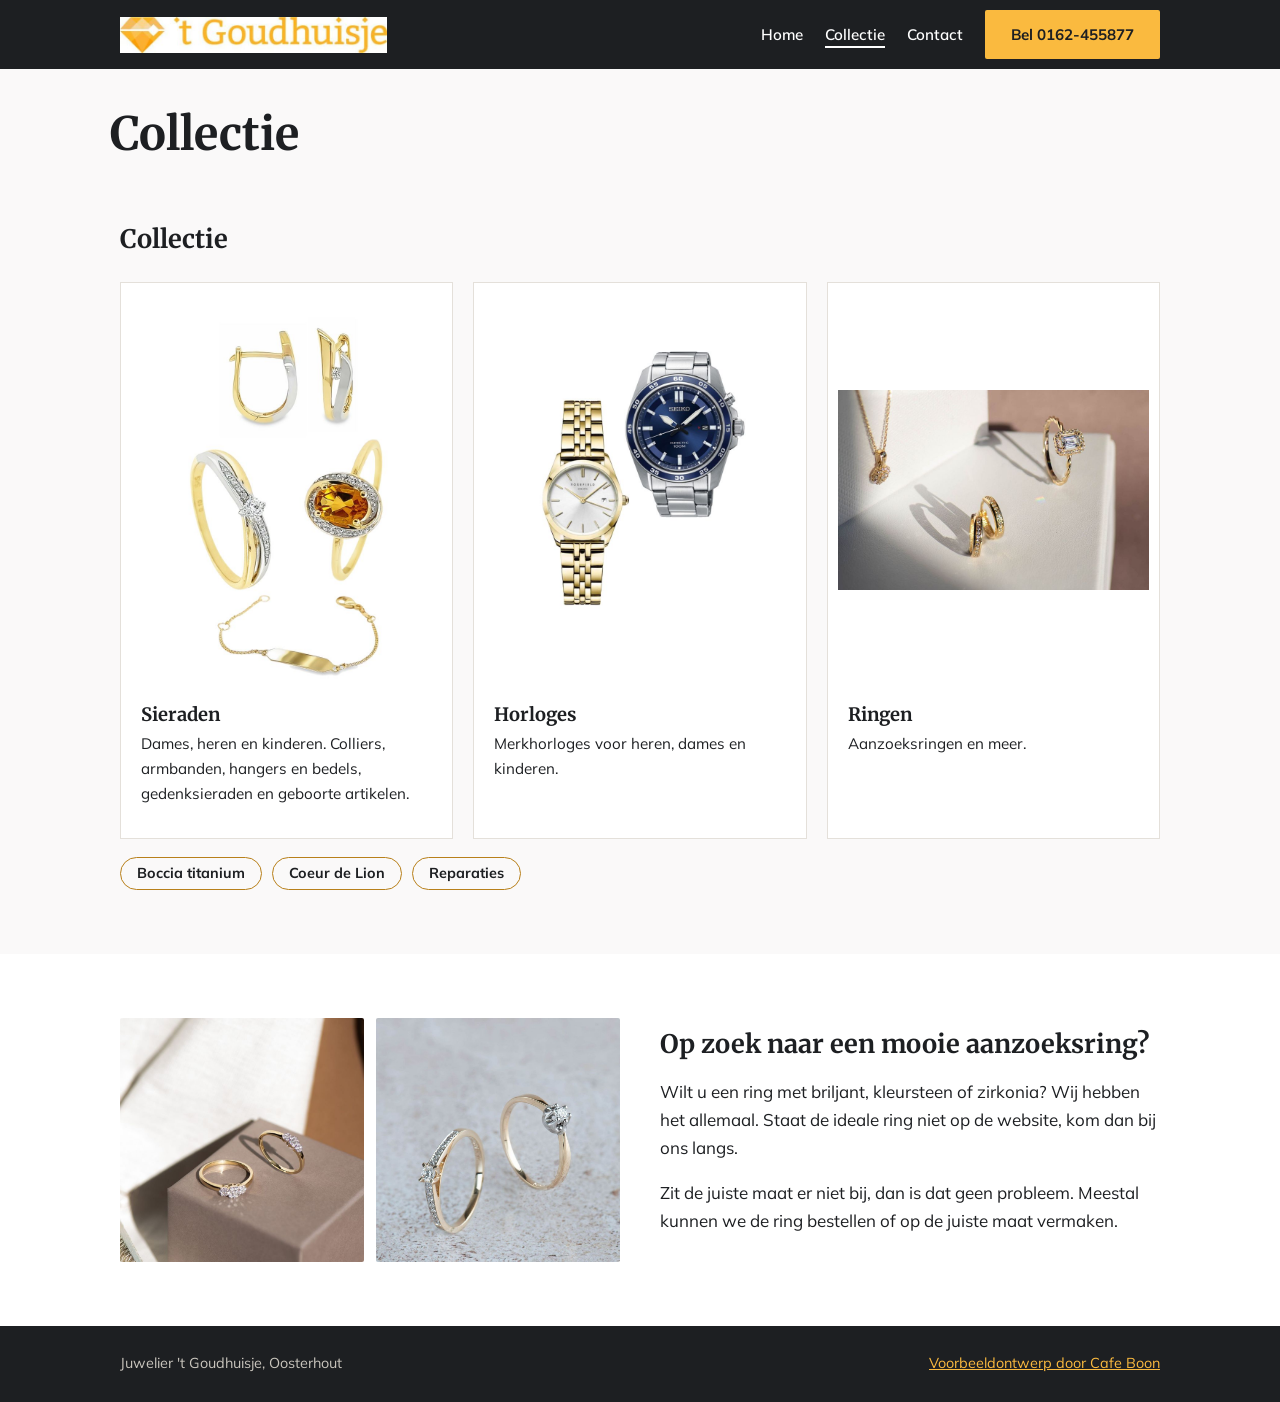
==== aanbod.html @ d0cea7f6 "Website opgedeeld in meerdere pagina's" ====
<!doctype html>
<html lang="nl">
<head>
<meta charset="utf-8">
<meta name="viewport" content="width=device-width,initial-scale=1">
<title>Collectie | Juwelier 't Goudhuisje Oosterhout</title>
<meta name="description" content="Juwelier 't Goudhuisje in Oosterhout, Arendshof 49. Gouden en zilveren sieraden, merkhorloges, aanzoeksringen en reparaties. Wat online staat, is op voorraad.">
<meta name="robots" content="noindex">
<link rel="icon" type="image/png" href="images/favicon.png">
<meta property="og:title" content="Juwelier 't Goudhuisje Oosterhout">
<meta property="og:description" content="Gouden en zilveren sieraden, merkhorloges en reparaties in Oosterhout.">
<meta property="og:image" content="https://goudhuisje.cafeboon.com/images/og.jpg">
<meta property="og:type" content="website">
<link rel="preconnect" href="https://fonts.googleapis.com">
<link rel="preconnect" href="https://fonts.gstatic.com" crossorigin>
<link href="https://fonts.googleapis.com/css2?family=Merriweather:wght@700&family=Mulish:wght@400;600;700;800&display=swap" rel="stylesheet">
<link rel="stylesheet" href="style.css">
</head>
<body>
<header><div class="wrap">
<a href="index.html"><img alt="Juwelier 't Goudhuisje" src="images/logo.jpg"/></a>
<nav><a href="index.html">Home</a><a aria-current="page" href="aanbod.html">Collectie</a><a href="contact.html">Contact</a><a class="btn" href="tel:0162455877">Bel 0162-455877</a></nav>
</div></header>
<div aria-label="Pagina's" class="sn-bar" role="navigation"><a class="sn-link" href="index.html">Home</a><a aria-current="page" class="sn-link" href="aanbod.html">Collectie</a><a class="sn-link" href="contact.html">Contact</a></div>
<main id="top">
<div class="sn-head"><h1>Collectie</h1></div>
<section id="collectie"><div class="wrap">
<h2>Collectie</h2>
<div class="cols">
<div class="col"><img alt="Gouden sieraden" loading="lazy" src="images/sieraden.jpg"/><div><h3>Sieraden</h3><p>Dames, heren en kinderen. Colliers, armbanden, hangers en bedels, gedenksieraden en geboorte artikelen.</p></div></div>
<div class="col"><img alt="Horloges" loading="lazy" src="images/horloges.jpg"/><div><h3>Horloges</h3><p>Merkhorloges voor heren, dames en kinderen.</p></div></div>
<div class="col"><img alt="Trouwringen" loading="lazy" src="images/ringen.jpg"/><div><h3>Ringen</h3><p>Aanzoeksringen en meer.</p></div></div>
</div>
<ul class="tags"><li>Boccia titanium</li><li>Coeur de Lion</li><li>Reparaties</li></ul>
</div></section>
<section class="ring" id="aanzoek"><div class="wrap">
<div class="imgs"><img alt="Aanzoeksringen in een doosje" loading="lazy" src="images/aanzoek.jpg"/><img alt="Ringen met briljant" loading="lazy" src="images/ring2.jpg"/></div>
<div>
<h2>Op zoek naar een mooie aanzoeksring?</h2>
<p>Wilt u een ring met briljant, kleursteen of zirkonia? Wij hebben het allemaal. Staat de ideale ring niet op de website, kom dan bij ons langs.</p>
<p>Zit de juiste maat er niet bij, dan is dat geen probleem. Meestal kunnen we de ring bestellen of op de juiste maat vermaken.</p>
</div>
</div></section>
</main>
<footer><div class="wrap"><span>Juwelier 't Goudhuisje, Oosterhout</span><a href="https://cafeboon.com">Voorbeeldontwerp door Cafe Boon</a></div></footer>
<script>try{(function(){
var h={1:[13,17.5],2:[10,17.5],3:[10,17.5],4:[10,17.5],5:[10,18],6:[10,17],0:null};
var n=new Date(),d=n.getDay(),t=n.getHours()+n.getMinutes()/60;
var r=document.querySelector('tr[data-d="'+d+'"]');if(r)r.className='today';
var s=document.getElementById('status'),x=h[d];
if(x&&t>=x[0]&&t<x[1]){s.className='status open';s.textContent='Nu geopend'}
else{s.className='status closed';s.textContent='Nu gesloten'}
})();}catch(e){}</script>
</body></html>
---- style.css ----
:root{--gold:#faba3f;--golddark:#b8801a;--ink:#1d1f22;--paper:#faf9f9;--line:#e4e0da}
*{box-sizing:border-box}
html{scroll-behavior:smooth}
body{margin:0;font-family:'Mulish',sans-serif;color:var(--ink);background:var(--paper);line-height:1.65;font-size:17px}
img{max-width:100%;display:block}
a{color:var(--golddark)}
h1,h2,h3{font-family:'Merriweather',serif;font-weight:700;line-height:1.25;margin:0 0 .6em}
.wrap{max-width:1080px;margin:0 auto;padding:0 20px}
header{background:var(--ink);position:sticky;top:0;z-index:10}
header .wrap{display:flex;align-items:center;justify-content:space-between;gap:12px;padding-top:10px;padding-bottom:10px}
header img{height:36px;width:auto}
nav{display:flex;gap:22px;align-items:center}
nav a{color:#fff;text-decoration:none;font-weight:600;font-size:.95rem}
.btn{display:inline-block;background:var(--gold);color:var(--ink)!important;padding:12px 26px;text-decoration:none;font-weight:700;border-radius:2px}
.btn.alt{background:transparent;color:#fff!important;border:2px solid var(--gold)}
.hero{position:relative;color:#fff;background:#2a1a0e}
.hero img.bg{position:absolute;inset:0;width:100%;height:100%;object-fit:cover;opacity:.45}
.hero .wrap{position:relative;padding-top:110px;padding-bottom:110px}
.hero h1{font-size:clamp(1.9rem,5vw,3.1rem);max-width:15em}
.hero p{max-width:34em;font-size:1.1rem}
.acts{display:flex;gap:12px;flex-wrap:wrap;margin-top:24px}
.bar{background:var(--gold);color:var(--ink);font-weight:700;text-align:center;padding:10px 20px}
section{padding:64px 0}
.cols{display:grid;grid-template-columns:repeat(3,1fr);gap:20px;margin-top:26px}
.col{background:#fff;border:1px solid var(--line)}
.col img{width:100%;aspect-ratio:4/5;object-fit:contain;background:#fff;padding:10px}
.col div{padding:6px 20px 22px}
.col h3{font-size:1.15rem;margin-bottom:.3em}
.col p{margin:0 0 .6em;font-size:.95rem}
.ring{background:#fff}
.ring .wrap{display:grid;grid-template-columns:1fr 1fr;gap:40px;align-items:center}
.ring img{width:100%;border-radius:2px}
.imgs{display:grid;grid-template-columns:1fr 1fr;gap:12px}
.imgs img{aspect-ratio:1/1;object-fit:cover}
.tags{display:flex;flex-wrap:wrap;gap:10px;padding:0;list-style:none;margin:18px 0 0}
.tags li{border:1px solid var(--golddark);padding:4px 16px;border-radius:99px;font-weight:700;font-size:.9rem}
.visit .wrap{display:grid;grid-template-columns:1fr 1fr;gap:40px}
table{border-collapse:collapse;width:100%;max-width:400px}
td{padding:9px 0;border-bottom:1px solid var(--line)}
td:last-child{text-align:right;font-weight:700}
tr.today td{color:var(--golddark);font-weight:800}
.status{display:inline-block;margin:0 0 14px;padding:5px 14px;border-radius:99px;font-weight:700;font-size:.9rem}
.status.open{background:#dff3e3;color:#17652b}
.status.closed{background:#f6e1e1;color:#8a2020}
.big{font-family:'Merriweather',serif;font-size:1.5rem;font-weight:700;text-decoration:none;color:var(--ink)}
footer{background:var(--ink);color:#c9c5bd;padding:26px 0;font-size:.9rem}
footer a{color:var(--gold)}
footer .wrap{display:flex;justify-content:space-between;flex-wrap:wrap;gap:8px}
@media(max-width:820px){
.cols,.ring .wrap,.visit .wrap{grid-template-columns:1fr}
nav a:not(.btn){display:none}
.hero .wrap{padding-top:64px;padding-bottom:64px}
section{padding:42px 0}
}
@media(max-width:520px){header .btn{padding:9px 14px;white-space:nowrap;font-size:14px}}
/* sitenav:start */
.sn-bar{display:none;gap:6px;overflow-x:auto;white-space:nowrap;-webkit-overflow-scrolling:touch;padding:8px 12px;background:inherit;color:inherit;font:inherit;line-height:1.2;border-bottom:1px solid rgba(128,128,128,.35);box-sizing:border-box;max-width:100%}
.sn-bar a.sn-link{flex:0 0 auto;padding:9px 15px;border-radius:999px;color:inherit;text-decoration:none;font-size:15px;font-weight:600;letter-spacing:0;text-transform:none;margin:0}
.sn-bar a.sn-link[aria-current="page"]{background:rgba(128,128,128,.2);box-shadow:inset 0 -2px 0 currentColor}
@media(max-width:820px){.sn-bar{display:flex}}
nav a[aria-current="page"]:not(.cta):not(.btn):not(.call){text-decoration:underline;text-underline-offset:6px;text-decoration-thickness:2px}
.sn-head{max-width:1100px;margin:0 auto;padding:40px 20px 0;box-sizing:border-box}
.sn-head h1{margin:0;color:inherit;font-size:clamp(30px,5vw,46px);line-height:1.1}
.sn-cards{max-width:1100px;margin:0 auto;padding:40px 20px;display:grid;grid-template-columns:repeat(auto-fit,minmax(230px,1fr));gap:16px;box-sizing:border-box}
.sn-card{display:block;padding:20px 22px;border:1px solid rgba(128,128,128,.45);border-radius:10px;background:rgba(128,128,128,.07);color:inherit;text-decoration:none;min-width:0}
.sn-card strong{display:block;font-size:1.25em;margin:0 0 6px;color:inherit}
.sn-card span{display:block;opacity:.8;font-size:.95em;line-height:1.4}
.sn-card:hover,.sn-card:focus-visible{border-color:currentColor}
/* sitenav:end */
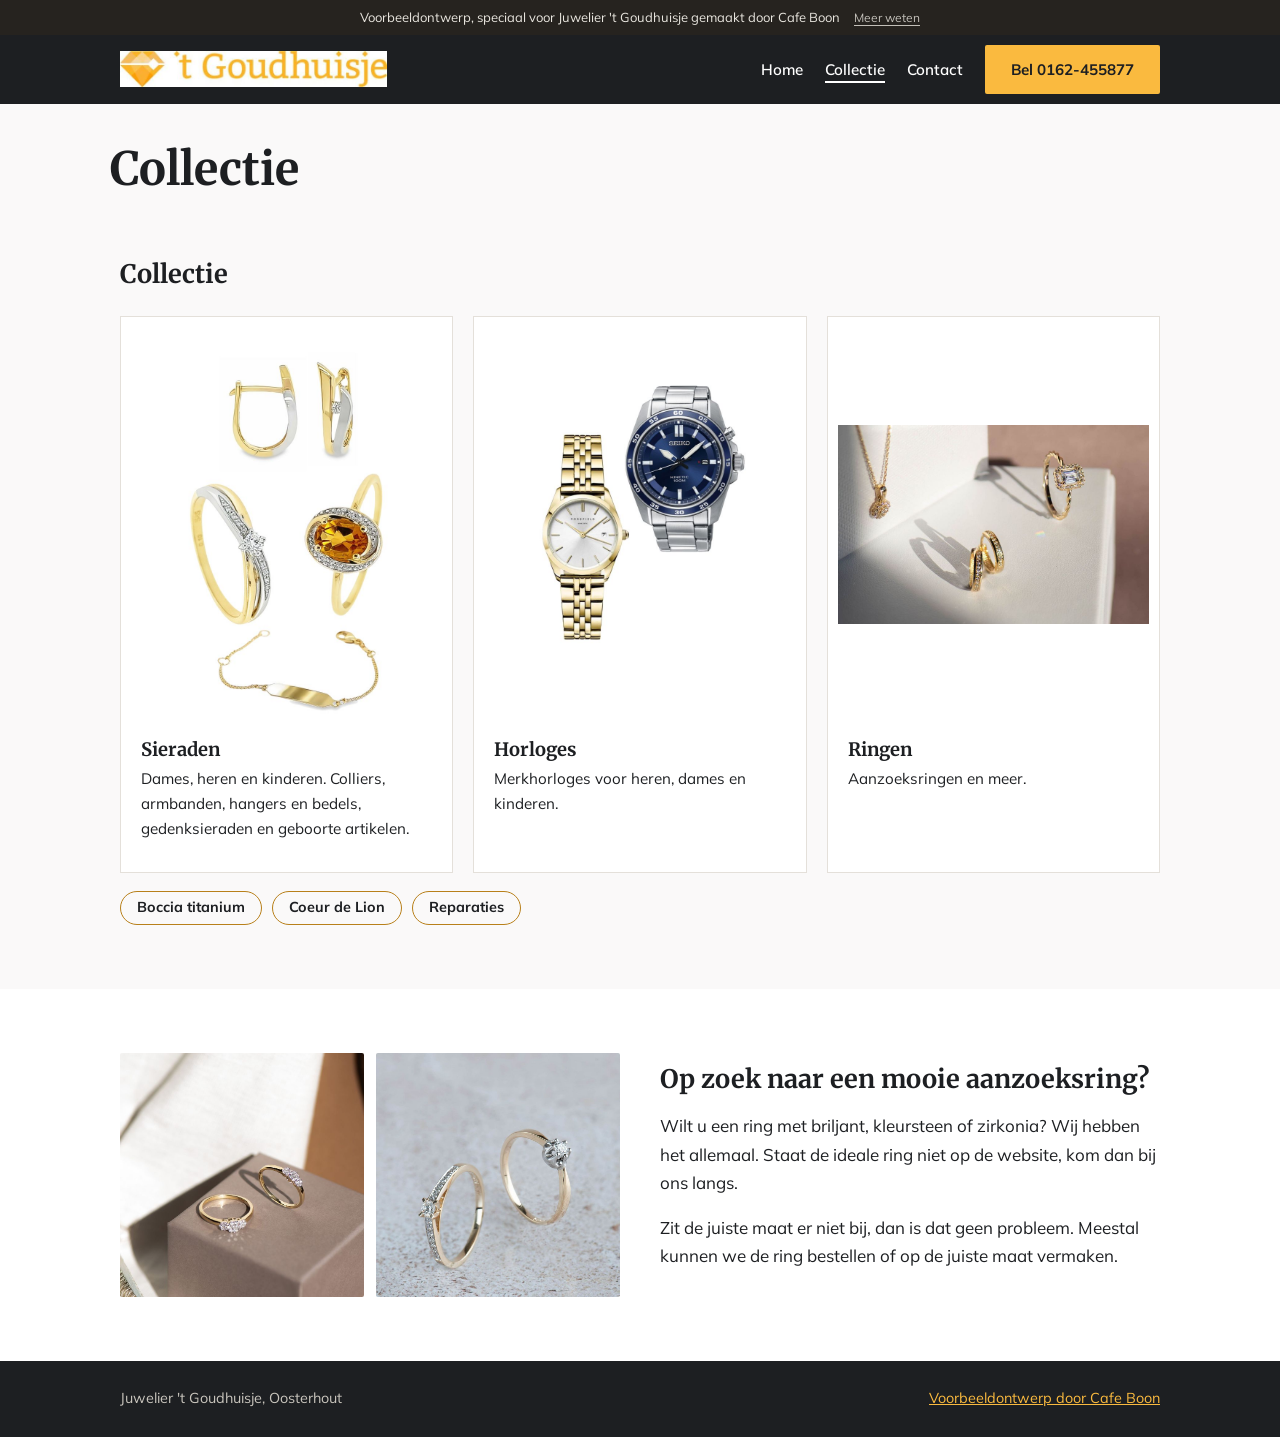
==== commit 4f844e7b: "Werkende formulieren voor afspraken en aanvragen" ====
--- a/aanbod.html
+++ b/aanbod.html
@@ -17,6 +17,7 @@
 <link rel="stylesheet" href="style.css">
 </head>
 <body>
+<div class="vb-banner" role="note"><span>Voorbeeldontwerp, speciaal voor Juwelier 't Goudhuisje gemaakt door Cafe Boon</span><a href="https://cafeboon.com">Meer weten</a></div>
 <header><div class="wrap">
 <a href="index.html"><img alt="Juwelier 't Goudhuisje" src="images/logo.jpg"/></a>
 <nav><a href="index.html">Home</a><a aria-current="page" href="aanbod.html">Collectie</a><a href="contact.html">Contact</a><a class="btn" href="tel:0162455877">Bel 0162-455877</a></nav>
--- a/style.css
+++ b/style.css
@@ -67,3 +67,31 @@
 .sn-card span{display:block;opacity:.8;font-size:.95em;line-height:1.4}
 .sn-card:hover,.sn-card:focus-visible{border-color:currentColor}
 /* sitenav:end */
+/* voorbeeld-formulier:start */
+@layer sn{.sn-form button.btn{border:0;font:inherit;cursor:pointer;line-height:1.2}}
+.sn-formsec{padding:36px 0 72px}
+.sn-formwrap{max-width:1100px;margin:0 auto;padding:0 20px;box-sizing:border-box}
+.sn-formwrap>h2{margin:0 0 12px}
+.sn-formwrap>.sn-lead,.sn-formwrap>.sn-form,.sn-formwrap>.sn-done{max-width:720px}
+.sn-formwrap .sn-lead{margin:0 0 24px;opacity:.85}
+.sn-form{display:grid;grid-template-columns:1fr 1fr;gap:16px}
+.sn-field{display:flex;flex-direction:column;gap:6px;min-width:0;text-align:left}
+.sn-field.full{grid-column:1/-1}
+.sn-field label{font-size:14px;font-weight:600}
+.sn-field input,.sn-field select,.sn-field textarea{font:inherit;font-size:16px;line-height:1.4;color:inherit;background:rgba(128,128,128,.12);border:1px solid rgba(128,128,128,.55);border-radius:8px;padding:11px 12px;width:100%;box-sizing:border-box;min-width:0;max-width:100%;-webkit-appearance:none;appearance:none}
+.sn-field select{background-image:linear-gradient(45deg,transparent 50%,currentColor 50%),linear-gradient(135deg,currentColor 50%,transparent 50%);background-position:calc(100% - 20px) 50%,calc(100% - 15px) 50%;background-size:5px 5px;background-repeat:no-repeat;padding-right:38px}
+.sn-field select option{color:#111;background:#fff}
+.sn-field textarea{resize:vertical}
+.sn-field input:focus,.sn-field select:focus,.sn-field textarea:focus{outline:2px solid currentColor;outline-offset:1px}
+.sn-done{padding:28px;border:1px solid rgba(128,128,128,.55);border-radius:12px;background:rgba(128,128,128,.1)}
+.sn-done h2{margin:0 0 10px}
+.sn-done p{margin:0}
+.sn-done a{text-decoration:underline;text-underline-offset:3px;font-weight:600}
+.sn-formlink{padding:0 0 56px}
+@media(max-width:640px){.sn-form{grid-template-columns:1fr}.sn-formsec{padding:24px 0 56px}}
+/* voorbeeld-formulier:end */
+/* voorbeeldbanner:start */
+.vb-banner{display:flex;flex-wrap:wrap;justify-content:center;align-items:baseline;gap:2px 14px;padding:8px 16px;background:#26231f;color:#e9e6df;font-size:13px;line-height:1.45;letter-spacing:0;text-transform:none;font-weight:400;text-align:center;position:relative;z-index:1000}
+.vb-banner a{color:inherit;opacity:.8;text-decoration:underline;text-underline-offset:3px;font-size:12px;font-weight:400;white-space:nowrap;letter-spacing:0;text-transform:none}
+.vb-banner a:hover{opacity:1}
+/* voorbeeldbanner:end */
